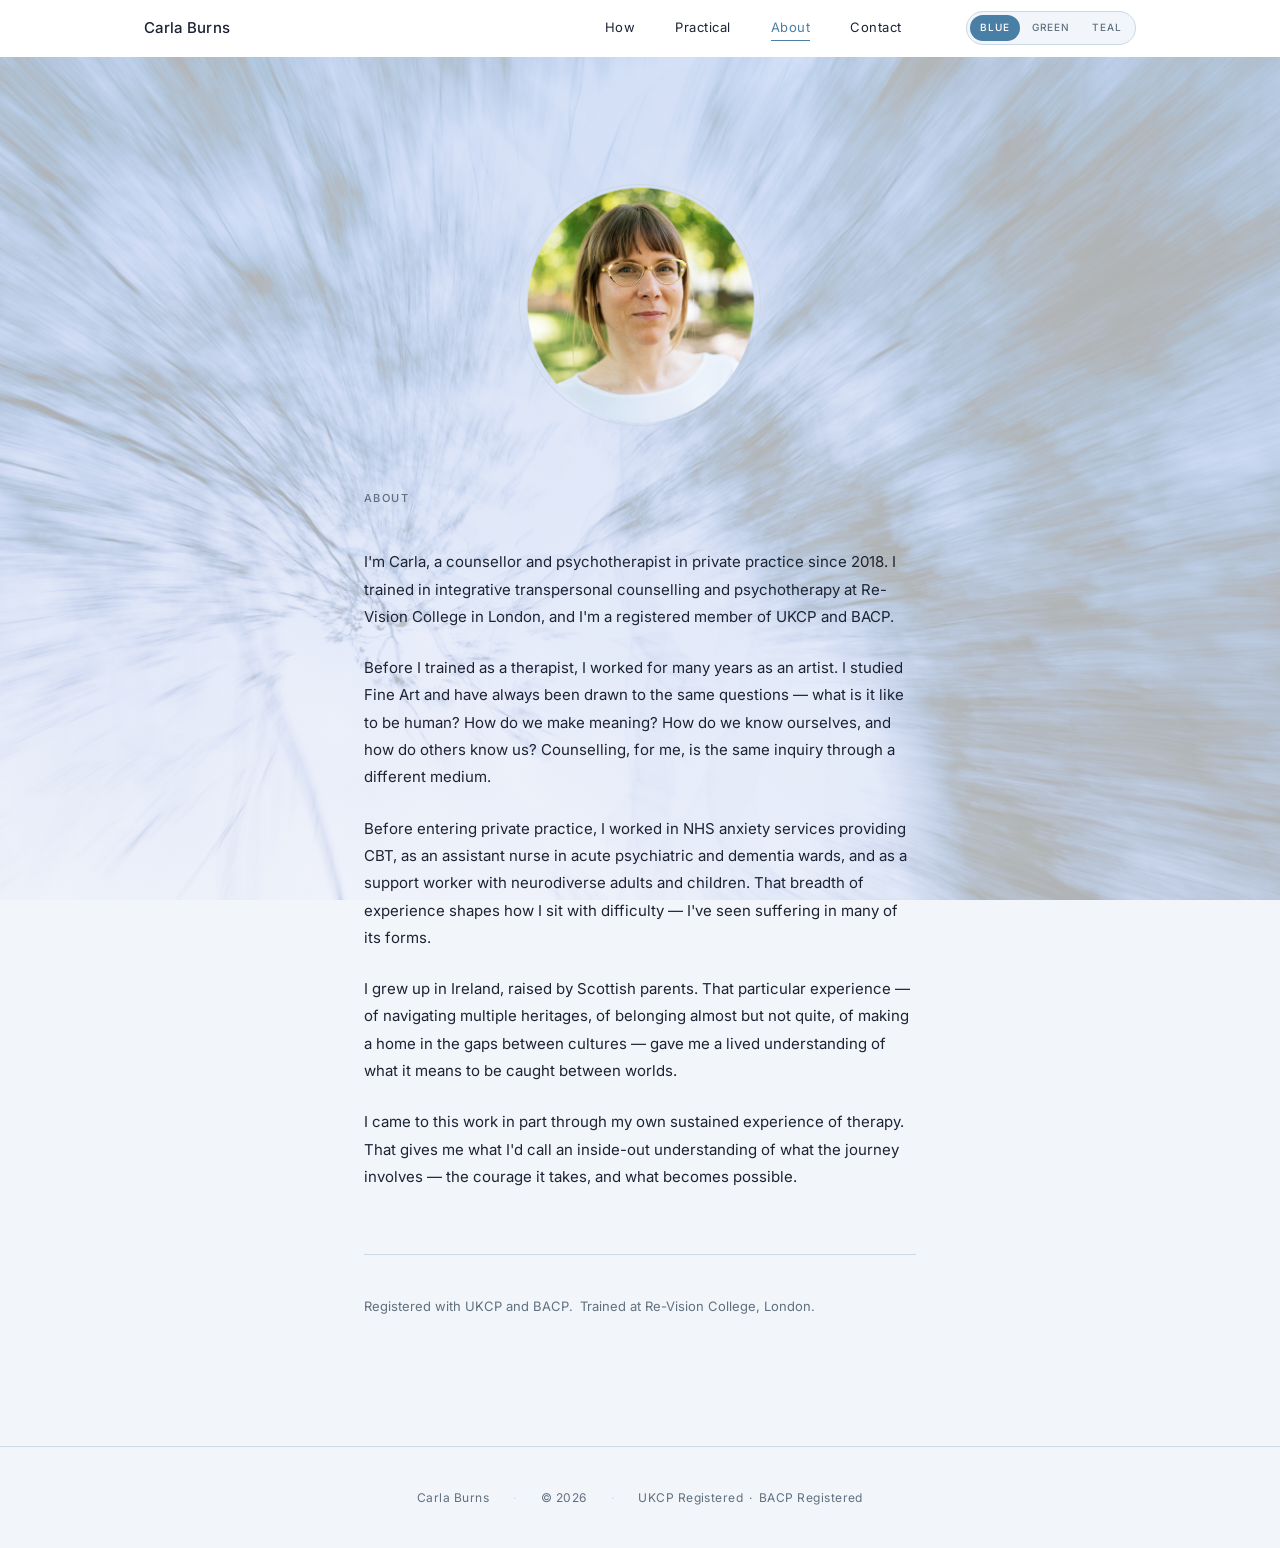
==== about.html @ 152a401d "initial commit" ====
<!DOCTYPE html>
<html lang="en" class="theme-blue no-js">
<head>
  <meta charset="UTF-8">
  <meta name="viewport" content="width=device-width, initial-scale=1.0">
  <meta name="description" content="About Carla Burns — counsellor, psychotherapist, and former artist. Background, training, and the path to this work.">

  <title>About — Carla Burns</title>

  <!-- Same three-theme font sets as index.html -->
  <link rel="preconnect" href="https://fonts.googleapis.com">
  <link rel="preconnect" href="https://fonts.gstatic.com" crossorigin>
  <link href="https://fonts.googleapis.com/css2?family=Cormorant+Garamond:ital,wght@0,400;0,500;1,400&family=DM+Sans:opsz,wght@9..40,400;9..40,500&family=Fraunces:ital,opsz,wght@0,9..144,400;1,9..144,400&family=Inter:wght@400;500&family=Lora:ital,wght@0,400;0,500;1,400&family=Nunito+Sans:opsz,wght@6..12,400;6..12,500&display=swap" rel="stylesheet">

  <link rel="stylesheet" href="styles.css">
</head>

<body data-page="about">

  <!-- ═══════════════════════════════════════════════════════
       NAV  (links route back to index.html for on-page anchors)
  ═══════════════════════════════════════════════════════ -->
  <nav class="nav" id="nav" aria-label="Main navigation">
    <div class="nav__inner">

      <a href="index.html" class="nav__brand" aria-label="Carla Burns — home">
        Carla Burns
      </a>

      <!-- Desktop -->
      <div class="nav__right">
        <div class="nav__links">
          <a href="index.html#how"       class="nav__link">How</a>
          <a href="index.html#practical" class="nav__link">Practical</a>
          <a href="about.html"           class="nav__link is-active" aria-current="page">About</a>
          <a href="index.html#contact"   class="nav__link">Contact</a>
        </div>

        <div class="theme-toggle" role="group" aria-label="Choose colour theme">
          <button class="theme-toggle__btn is-active" data-theme="theme-blue"     aria-pressed="true">blue</button>
          <button class="theme-toggle__btn"           data-theme="theme-green"    aria-pressed="false">green</button>
          <button class="theme-toggle__btn"           data-theme="theme-gradient" aria-pressed="false">teal</button>
        </div>
      </div>

      <!-- Mobile: hamburger -->
      <button
        class="nav__toggle"
        id="nav-toggle"
        aria-label="Open navigation"
        aria-expanded="false"
        aria-controls="nav-drawer"
      >
        <span class="nav__bar"></span>
        <span class="nav__bar"></span>
        <span class="nav__bar"></span>
      </button>

    </div>

    <!-- Mobile drawer -->
    <div class="nav__drawer" id="nav-drawer" role="region" aria-label="Mobile navigation">
      <a href="index.html#how"       class="nav__link">How</a>
      <a href="index.html#practical" class="nav__link">Practical</a>
      <a href="about.html"           class="nav__link is-active" aria-current="page">About</a>
      <a href="index.html#contact"   class="nav__link">Contact</a>

      <div class="theme-toggle" role="group" aria-label="Choose colour theme">
        <button class="theme-toggle__btn is-active" data-theme="theme-blue"     aria-pressed="true">blue</button>
        <button class="theme-toggle__btn"           data-theme="theme-green"    aria-pressed="false">green</button>
        <button class="theme-toggle__btn"           data-theme="theme-gradient" aria-pressed="false">teal</button>
      </div>
    </div>
  </nav>


  <!-- ═══════════════════════════════════════════════════════
       ABOUT
  ═══════════════════════════════════════════════════════ -->
  <main>
    <section class="about-page section">
      <div class="container container--narrow">

        <!-- Portrait -->
        <div class="about-page__portrait-wrap reveal" data-hero data-delay="0">
          <img
            src="assets/Carla_small_profile.png"
            alt="Portrait of Carla Burns"
            class="about-page__portrait"
            width="240"
            height="240"
            loading="eager"
          >
        </div>

        <span class="label reveal" data-hero data-delay="100">About</span>

        <!-- Biography -->
        <div class="about-page__bio">

          <p class="about-page__opener reveal" data-hero data-delay="200">
            I'm Carla, a counsellor and psychotherapist in private practice since 2018.
            I trained in integrative transpersonal counselling and psychotherapy at
            Re-Vision College in London, and I'm a registered member of UKCP and BACP.
          </p>

          <p class="reveal" data-stagger="0">
            Before I trained as a therapist, I worked for many years as an artist. I studied Fine Art
            and have always been drawn to the same questions — what is it like to be human? How do we
            make meaning? How do we know ourselves, and how do others know us? Counselling, for me,
            is the same inquiry through a different medium.
          </p>

          <p class="reveal" data-stagger="1">
            Before entering private practice, I worked in NHS anxiety services providing CBT, as an
            assistant nurse in acute psychiatric and dementia wards, and as a support worker with
            neurodiverse adults and children. That breadth of experience shapes how I sit with
            difficulty — I've seen suffering in many of its forms.
          </p>

          <p class="reveal" data-stagger="2">
            I grew up in Ireland, raised by Scottish parents. That particular experience — of
            navigating multiple heritages, of belonging almost but not quite, of making a home in
            the gaps between cultures — gave me a lived understanding of what it means to be caught
            between worlds.
          </p>

          <p class="reveal" data-stagger="3">
            I came to this work in part through my own sustained experience of therapy. That gives
            me what I'd call an inside-out understanding of what the journey involves — the courage
            it takes, and what becomes possible.
          </p>

        </div>

        <!-- Credentials -->
        <p class="about-page__credentials reveal" data-stagger="4">
          Registered with UKCP and BACP.&ensp;Trained at Re-Vision College, London.
        </p>

      </div>
    </section>
  </main>


  <!-- ═══════════════════════════════════════════════════════
       FOOTER
  ═══════════════════════════════════════════════════════ -->
  <footer class="footer">
    <div class="footer__inner">
      <span>Carla Burns</span>
      <span class="footer__sep" aria-hidden="true">·</span>
      <span>© <span id="footer-year">2025</span></span>
      <span class="footer__sep" aria-hidden="true">·</span>
      <span>UKCP Registered&nbsp;&thinsp;·&thinsp;&nbsp;BACP Registered</span>
    </div>
  </footer>


  <script src="script.js"></script>

</body>
</html>
---- styles.css ----
/* ============================================================
   CARLA BURNS — COUNSELLING
   styles.css
   ============================================================ */

/* ============================================================
   1. DESIGN TOKENS / CSS CUSTOM PROPERTIES
   ============================================================ */

:root {
  /* ── Fonts: Blue theme ─────────────────────────────────── */
  --font-serif: 'Lora', Georgia, 'Times New Roman', serif;
  --font-sans:  'Inter', -apple-system, BlinkMacSystemFont, 'Segoe UI', sans-serif;

  /* ── Colours: Blue theme (default) ────────────────────── */
  --color-bg:           #F2F5F9;
  --color-surface:      #FFFFFF;
  --color-accent:       #4A7FA5;
  --color-accent-muted: #D6E8F5;
  --color-accent-hover: #3A6A8E;
  --color-text:         #1C2333;
  --color-text-muted:   #607080;
  --color-border:       #CBD8E6;

  /* ── Spacing (8px grid) ────────────────────────────────── */
  --space-1:   8px;
  --space-2:  16px;
  --space-3:  24px;
  --space-4:  32px;
  --space-5:  40px;
  --space-6:  48px;
  --space-7:  64px;
  --space-8:  80px;
  --space-9:  96px;
  --space-10: 128px;

  /* ── Layout ────────────────────────────────────────────── */
  --max-width:     1120px;
  --content-width:  680px;
  --gutter:        clamp(24px, 5vw, 72px);
  --nav-height:     56px;

  /* ── Border radius ─────────────────────────────────────── */
  --radius-xs:   2px;
  --radius-sm:   4px;
  --radius-pill: 9999px;

  /* ── Animation ─────────────────────────────────────────── */
  --ease-out:       cubic-bezier(0.22, 1, 0.36, 1);
  --ease-in-out:    cubic-bezier(0.45, 0, 0.55, 1);
  --dur-fast:       180ms;
  --dur-base:       250ms;
  --dur-slow:       600ms;
  --dur-theme:      320ms;
}

/* ── Blue theme: tree-in-blue.jpg as a full-page atmospheric texture ──
   Heavy overlay (88%) keeps it barely perceptible — mood, not wallpaper.
   Fixed attachment creates a subtle parallax as the user scrolls.       */

html.theme-blue body {
  background-image:
    linear-gradient(rgba(242, 245, 249, 0.72), rgba(242, 245, 249, 0.72)),
    url('assets/tree-in-blue.jpg');
  background-size: cover;
  background-position: center;
  background-attachment: fixed;
  background-repeat: no-repeat;
}

/* ============================================================
   2. THEME: GREEN
   ============================================================ */

html.theme-green {
  /* Fonts: richer, more organic serif + softer sans */
  --font-serif: 'Cormorant Garamond', Georgia, 'Times New Roman', serif;
  --font-sans:  'DM Sans', -apple-system, BlinkMacSystemFont, sans-serif;

  /* Colours */
  --color-bg:           #F3F5EF;
  --color-surface:      #FDFDF9;
  --color-accent:       #4F6530;
  --color-accent-muted: #DDE8CE;
  --color-accent-hover: #3D4F24;
  --color-text:         #252820;
  --color-text-muted:   #636858;
  --color-border:       #C5D0B6;
}

/* ── Green theme: misty trees on the HOW section ────────────
   The PNG is already extremely soft (pale sage-grey, near-transparent
   trunks) so it needs minimal treatment. A hair of surface-colour
   overlay keeps white text containers readable above it.
   bottom-center anchors the trunks at the base of the section.         */

html.theme-green #how {
  background-image:
    linear-gradient(rgba(253, 253, 249, 0.18), rgba(253, 253, 249, 0.18)),
    url('assets/trees%20copy_.png');
  background-size: cover;
  background-position: bottom center;
  background-repeat: no-repeat;
}

/* Practical section: same trees, smaller, pinned bottom-right —
   gives continuity without overwhelming the list content.              */
html.theme-green #practical {
  background-image: url('assets/trees%20copy_.png');
  background-size: 48%;
  background-position: bottom right;
  background-repeat: no-repeat;
}

/* ============================================================
   3. THEME: GRADIENT (teal)
   ============================================================ */

html.theme-gradient {
  /* Fonts: contemporary display serif + rounded sans */
  --font-serif: 'Fraunces', Georgia, 'Times New Roman', serif;
  --font-sans:  'Nunito Sans', -apple-system, BlinkMacSystemFont, sans-serif;

  /* Colours
     --color-bg is used as a flat tint on elements (inputs, pillar hover).
     The actual page background is the gradient, set on body below. */
  --color-bg:           rgba(180, 228, 222, 0.32);
  --color-surface:      rgba(255, 255, 255, 0.74);
  --color-accent:       #2EC4B6;
  --color-accent-muted: rgba(46, 196, 182, 0.18);
  --color-accent-hover: #25A89D;
  --color-text:         #192028;
  --color-text-muted:   #4C5870;
  --color-border:       rgba(170, 210, 205, 0.65);
}

/* ── Full-page gradient (replaces flat background-color) ── */
html.theme-gradient body {
  background: linear-gradient(140deg, #A6DED7 0%, #CAC2F2 100%);
  background-attachment: fixed;
  min-height: 100vh;
}

/* ── Nav: frosted glass ──────────────────────────────────── */
html.theme-gradient .nav {
  background: rgba(255, 255, 255, 0.80);
  backdrop-filter: blur(14px);
  -webkit-backdrop-filter: blur(14px);
}

html.theme-gradient .nav.is-scrolled {
  background: rgba(255, 255, 255, 0.90);
  border-bottom-color: rgba(170, 210, 205, 0.55);
}

/* ── Mobile drawer: frosted ─────────────────────────────── */
html.theme-gradient .nav__drawer {
  background: rgba(255, 255, 255, 0.90);
  backdrop-filter: blur(14px);
  -webkit-backdrop-filter: blur(14px);
}

/* ── Surface sections: frosted glass ────────────────────── */
html.theme-gradient .section--surface {
  background: rgba(255, 255, 255, 0.52);
  backdrop-filter: blur(10px);
  -webkit-backdrop-filter: blur(10px);
}

/* ── Pill buttons ───────────────────────────────────────── */
html.theme-gradient .btn {
  border-radius: var(--radius-pill);
  padding: 11px 28px;
}

/* ── Theme toggle: sits on gradient, needs more contrast ── */
html.theme-gradient .theme-toggle {
  background: rgba(255, 255, 255, 0.65);
  border-color: rgba(170, 210, 205, 0.55);
}

/* ── Pillar hover: white glass card ─────────────────────── */
html.theme-gradient .pillar:hover {
  background: rgba(255, 255, 255, 0.78);
  box-shadow: 0 12px 40px rgba(40, 60, 80, 0.08);
}

/* ── Form inputs: rounded + frosted ────────────────────── */
html.theme-gradient .field__input {
  background: rgba(255, 255, 255, 0.68);
  border-radius: 10px;
  border-color: rgba(170, 210, 205, 0.7);
}

html.theme-gradient .field__input:focus {
  background: rgba(255, 255, 255, 0.88);
  border-color: var(--color-accent);
  box-shadow: 0 0 0 3px rgba(46, 196, 182, 0.22);
}

/* ── Contact thanks message ─────────────────────────────── */
html.theme-gradient .contact__thanks {
  background: rgba(255, 255, 255, 0.65);
  border-color: rgba(170, 210, 205, 0.6);
}

/* ── Footer: frosted strip ──────────────────────────────── */
html.theme-gradient .footer {
  background: rgba(255, 255, 255, 0.45);
  backdrop-filter: blur(8px);
  -webkit-backdrop-filter: blur(8px);
  border-top-color: rgba(170, 210, 205, 0.5);
}

/* ── Portrait: soft shadow on gradient bg ───────────────── */
html.theme-gradient .hero__portrait,
html.theme-gradient .about-page__portrait {
  box-shadow: 0 4px 24px rgba(40, 60, 80, 0.12);
}

/* ============================================================
   4. THEME TRANSITION
   Apply smooth colour transitions when toggling themes.
   Do NOT include transform or opacity — those are animation.
   ============================================================ */

*,
*::before,
*::after {
  transition:
    background-color var(--dur-theme) ease,
    border-color     var(--dur-theme) ease,
    color            var(--dur-theme) ease,
    box-shadow       var(--dur-theme) ease;
}

/* ============================================================
   5. RESET
   ============================================================ */

*,
*::before,
*::after {
  box-sizing: border-box;
  margin: 0;
  padding: 0;
}

img,
picture,
video,
canvas,
svg {
  display: block;
  max-width: 100%;
}

input,
button,
textarea,
select {
  font: inherit;
}

p,
h1, h2, h3, h4, h5, h6 {
  overflow-wrap: break-word;
}

/* ============================================================
   5. BASE
   ============================================================ */

html {
  scroll-behavior: smooth;
  scroll-padding-top: var(--nav-height);
  font-size: 16px;
}

body {
  font-family: var(--font-sans);
  font-size: 0.9375rem;   /* 15px */
  line-height: 1.75;
  color: var(--color-text);
  background-color: var(--color-bg);
  -webkit-font-smoothing: antialiased;
  -moz-osx-font-smoothing: grayscale;
}

a {
  color: inherit;
  text-decoration: none;
}

button {
  cursor: pointer;
  border: none;
  background: none;
}

/* ============================================================
   6. LAYOUT UTILITIES
   ============================================================ */

.container {
  width: 100%;
  max-width: var(--max-width);
  margin-inline: auto;
  padding-inline: var(--gutter);
}

.container--narrow {
  max-width: var(--content-width);
}

.section {
  padding-block: var(--space-9);
}

.section--surface {
  background-color: var(--color-surface);
}

/* ============================================================
   7. TYPOGRAPHY UTILITIES
   ============================================================ */

/* Section / field label: UPPERCASE SMALL CAPS */
.label {
  display: block;
  font-family: var(--font-sans);
  font-size: 0.6875rem;   /* 11px */
  font-weight: 500;
  letter-spacing: 0.13em;
  text-transform: uppercase;
  color: var(--color-text-muted);
  margin-bottom: var(--space-5);
}

/* Inline accent link */
.link {
  color: var(--color-accent);
  text-underline-offset: 3px;
  transition: opacity var(--dur-fast) ease;
}

.link:hover {
  opacity: 0.75;
  text-decoration: underline;
}

/* ============================================================
   8. ANIMATION SYSTEM
   ============================================================ */

/* Elements with .reveal start invisible and slide in */
.reveal {
  opacity: 0;
  transform: translateY(16px);
  transition:
    opacity   var(--dur-slow) var(--ease-out),
    transform var(--dur-slow) var(--ease-out);
  /* --stagger: set via data-stagger="N" + CSS variable in markup */
  transition-delay: calc(var(--stagger, 0) * 80ms);
}

.reveal.is-visible {
  opacity: 1;
  transform: none;
}

/* No-JS: make everything visible */
html.no-js .reveal {
  opacity: 1;
  transform: none;
}

/* ============================================================
   9. NAVIGATION
   ============================================================ */

.nav {
  position: sticky;
  top: 0;
  z-index: 100;
  background-color: var(--color-surface);
  border-bottom: 1px solid transparent;
}

.nav.is-scrolled {
  border-bottom-color: var(--color-border);
}

.nav__inner {
  display: flex;
  align-items: center;
  justify-content: space-between;
  height: var(--nav-height);
  max-width: var(--max-width);
  margin-inline: auto;
  padding-inline: var(--gutter);
}

/* Brand (name, left) */
.nav__brand {
  font-family: var(--font-sans);
  font-size: 0.9375rem;
  font-weight: 500;
  letter-spacing: 0.02em;
  color: var(--color-text);
  text-decoration: none;
  flex-shrink: 0;
}

.nav__brand:hover {
  color: var(--color-accent);
}

/* Right side: links + toggle container */
.nav__right {
  display: flex;
  align-items: center;
  gap: var(--space-7);
}

/* Desktop nav links */
.nav__links {
  display: flex;
  align-items: center;
  gap: var(--space-5);
}

.nav__link {
  position: relative;
  font-family: var(--font-sans);
  font-size: 0.8125rem;   /* 13px */
  font-weight: 400;
  letter-spacing: 0.04em;
  color: var(--color-text);
  text-decoration: none;
  padding-bottom: 2px;
}

/* Underline from left on hover */
.nav__link::after {
  content: '';
  position: absolute;
  bottom: -1px;
  left: 0;
  width: 0;
  height: 1px;
  background-color: var(--color-accent);
  transition: width var(--dur-base) var(--ease-out);
}

.nav__link:hover {
  color: var(--color-accent);
}

.nav__link:hover::after,
.nav__link.is-active::after {
  width: 100%;
}

.nav__link.is-active {
  color: var(--color-accent);
}

/* Hamburger — only visible on mobile */
.nav__toggle {
  display: none;
  flex-direction: column;
  justify-content: center;
  align-items: center;
  gap: 5px;
  width: 32px;
  height: 32px;
  padding: 4px;
  color: var(--color-text);
  flex-shrink: 0;
}

.nav__bar {
  display: block;
  width: 18px;
  height: 1.5px;
  background-color: currentColor;
  border-radius: 1px;
  transform-origin: center;
  transition:
    transform var(--dur-base) var(--ease-out),
    opacity   var(--dur-base) ease;
}

/* Hamburger → X animation */
.nav__toggle[aria-expanded="true"] .nav__bar:nth-child(1) {
  transform: translateY(6.5px) rotate(45deg);
}
.nav__toggle[aria-expanded="true"] .nav__bar:nth-child(2) {
  opacity: 0;
  transform: scaleX(0);
}
.nav__toggle[aria-expanded="true"] .nav__bar:nth-child(3) {
  transform: translateY(-6.5px) rotate(-45deg);
}

/* Mobile drawer */
.nav__drawer {
  display: none;
  flex-direction: column;
  gap: var(--space-3);
  padding: var(--space-3) var(--gutter) var(--space-4);
  background-color: var(--color-surface);
  border-bottom: 1px solid var(--color-border);
}

.nav__drawer.is-open {
  display: flex;
}

.nav__drawer .nav__link {
  font-size: 0.9375rem;
  padding-block: 2px;
}

.nav__drawer .theme-toggle {
  margin-top: var(--space-1);
  align-self: flex-start;
}

/* ============================================================
   10. THEME TOGGLE
   ============================================================ */

.theme-toggle {
  display: flex;
  gap: 2px;
  padding: 3px;
  border: 1px solid var(--color-border);
  border-radius: var(--radius-pill);
  background-color: var(--color-bg);
}

.theme-toggle__btn {
  font-family: var(--font-sans);
  font-size: 0.625rem;   /* 10px */
  font-weight: 500;
  letter-spacing: 0.1em;
  text-transform: uppercase;
  color: var(--color-text-muted);
  background: transparent;
  border: none;
  border-radius: var(--radius-pill);
  padding: 4px 10px;
  cursor: pointer;
  /* Override global transition for toggle-specific behaviour */
  transition:
    background-color var(--dur-base) ease,
    color            var(--dur-base) ease;
}

.theme-toggle__btn.is-active {
  background-color: var(--color-accent);
  color: #fff;
}

.theme-toggle__btn:not(.is-active):hover {
  background-color: var(--color-accent-muted);
  color: var(--color-text);
}

/* ============================================================
   11. BUTTON
   ============================================================ */

.btn {
  display: inline-flex;
  align-items: center;
  justify-content: center;
  gap: 6px;
  padding: 11px 24px;
  background-color: var(--color-accent);
  color: #fff;
  font-family: var(--font-sans);
  font-size: 0.8125rem;
  font-weight: 500;
  letter-spacing: 0.06em;
  border: none;
  border-radius: var(--radius-xs);
  cursor: pointer;
  text-decoration: none;
  /* Override global transition */
  transition:
    background-color var(--dur-base) ease,
    transform        var(--dur-base) ease,
    box-shadow       var(--dur-base) ease;
}

.btn:hover {
  background-color: var(--color-accent-hover);
  transform: translateY(-1px);
  box-shadow: 0 4px 12px rgba(0, 0, 0, 0.12);
}

.btn:active {
  transform: translateY(0);
  box-shadow: none;
  transition-duration: 80ms;
}

.btn--full {
  width: 100%;
}

/* ============================================================
   12. HERO
   ============================================================ */

.hero {
  padding-block: var(--space-10);
}

.hero__inner {
  display: flex;
  align-items: flex-start;
  justify-content: space-between;
  gap: var(--space-8);
  max-width: var(--max-width);
  margin-inline: auto;
  padding-inline: var(--gutter);
}

.hero__text {
  flex: 1;
  min-width: 0;
  max-width: 580px;
}

/*
  Hero elements are staggered by the JS data-delay setTimeout,
  not by CSS transition-delay (which would double the wait time).
  The .reveal transition fires immediately once .is-visible is added.
*/

.hero__label {
  display: block;
  font-family: var(--font-sans);
  font-size: 0.6875rem;
  font-weight: 500;
  letter-spacing: 0.16em;
  text-transform: uppercase;
  color: var(--color-text-muted);
  margin-bottom: 6px;
}

.hero__tagline {
  display: block;
  font-family: var(--font-sans);
  font-size: 0.8125rem;
  font-weight: 400;
  letter-spacing: 0.05em;
  color: var(--color-text-muted);
  margin-bottom: var(--space-4);
}

.hero__statement {
  font-family: var(--font-serif);
  font-size: clamp(1.5rem, 2.8vw, 1.9375rem);
  font-weight: 400;
  line-height: 1.42;
  letter-spacing: -0.01em;
  color: var(--color-text);
  margin-bottom: var(--space-3);
  max-width: 52ch;
}

.hero__sub {
  font-family: var(--font-sans);
  font-size: 0.9375rem;
  line-height: 1.72;
  color: var(--color-text-muted);
  margin-bottom: var(--space-5);
  max-width: 46ch;
}

/* Portrait container */
.hero__portrait-wrap {
  flex-shrink: 0;
  width: 180px;
}

.hero__portrait {
  width: 180px;
  height: 180px;
  border-radius: 50%;
  object-fit: cover;
  display: block;
  box-shadow: 0 0 0 1px var(--color-border);
  /* portrait fades in, no Y shift */
  transition:
    opacity   var(--dur-slow) var(--ease-out),
    filter    var(--dur-slow) ease;
  /* delay override — already on .hero__portrait-wrap */
}

.hero__portrait:hover {
  filter: brightness(1.03);
}

/* ============================================================
   13. HOW SECTION
   ============================================================ */

.how__pillars {
  display: grid;
  grid-template-columns: repeat(3, 1fr);
  gap: var(--space-6);
  margin-bottom: var(--space-8);
}

/* Pillar card */
.pillar {
  padding: var(--space-4);
  border-radius: var(--radius-sm);
  /* Override global transition for pillar-specific hover */
  transition:
    transform        var(--dur-base) var(--ease-out),
    box-shadow       var(--dur-base) var(--ease-out),
    background-color var(--dur-base) ease;
}

.pillar:hover {
  background-color: var(--color-bg);
  transform: translateY(-5px);
  box-shadow: 0 12px 32px rgba(0, 0, 0, 0.06);
}

html.theme-green .pillar:hover {
  box-shadow: 0 12px 32px rgba(0, 0, 0, 0.05);
}

.pillar__name {
  display: block;
  font-family: var(--font-sans);
  font-size: 0.6875rem;
  font-weight: 500;
  letter-spacing: 0.12em;
  text-transform: uppercase;
  color: var(--color-accent);
  margin-bottom: var(--space-2);
}

.pillar__body {
  font-family: var(--font-sans);
  font-size: 0.9375rem;
  line-height: 1.78;
  color: var(--color-text);
}

/* Areas of work — dot-separated flowing list */
.how__areas {
  font-family: var(--font-sans);
  font-size: 0.8125rem;
  line-height: 2.1;
  color: var(--color-text-muted);
  text-align: center;
  max-width: 640px;
  margin-inline: auto;
  margin-bottom: var(--space-8);
}

/* Poem */
.how__poem {
  max-width: 400px;
  margin-inline: auto;
  padding-top: var(--space-7);
  border-top: 1px solid var(--color-border);
  text-align: center;
}

.poem__lines {
  font-family: var(--font-serif);
  font-size: 0.9375rem;
  font-style: italic;
  line-height: 1.9;
  color: var(--color-text);
  margin-bottom: var(--space-2);
}

.poem__attr {
  font-family: var(--font-sans);
  font-size: 0.8125rem;
  color: var(--color-text-muted);
}

/* ============================================================
   14. PRACTICAL SECTION
   ============================================================ */

.practical__list {
  list-style: none;
  display: flex;
  flex-direction: column;
}

.practical__row {
  display: grid;
  grid-template-columns: 96px 1fr;
  gap: var(--space-3);
  align-items: start;
  padding-block: var(--space-5);
  border-bottom: 1px solid var(--color-border);
}

.practical__row:first-child {
  border-top: 1px solid var(--color-border);
}

.practical__key {
  font-family: var(--font-sans);
  font-size: 0.6875rem;
  font-weight: 500;
  letter-spacing: 0.11em;
  text-transform: uppercase;
  color: var(--color-text-muted);
  padding-top: 3px;   /* optical alignment */
}

.practical__value {
  font-family: var(--font-sans);
  font-size: 0.9375rem;
  line-height: 1.65;
  color: var(--color-text);
}

.practical__value p + p {
  margin-top: 6px;
  color: var(--color-text-muted);
  font-size: 0.875rem;
}

/* ============================================================
   15. CONTACT SECTION
   ============================================================ */

.contact__heading {
  font-family: var(--font-serif);
  font-size: clamp(1.25rem, 2.5vw, 1.5625rem);
  font-weight: 400;
  color: var(--color-text);
  margin-bottom: var(--space-1);
}

.contact__sub {
  font-family: var(--font-sans);
  font-size: 0.9375rem;
  color: var(--color-text-muted);
  margin-bottom: var(--space-5);
}

.contact__form {
  display: flex;
  flex-direction: column;
  gap: var(--space-3);
}

/* Form field */
.field {
  display: flex;
  flex-direction: column;
  gap: 6px;
}

.field__label {
  font-family: var(--font-sans);
  font-size: 0.6875rem;
  font-weight: 500;
  letter-spacing: 0.09em;
  text-transform: uppercase;
  color: var(--color-text-muted);
}

.field__input {
  width: 100%;
  padding: 12px 14px;
  font-family: var(--font-sans);
  font-size: 0.9375rem;
  color: var(--color-text);
  background-color: var(--color-bg);
  border: 1px solid var(--color-border);
  border-radius: var(--radius-xs);
  outline: none;
  -webkit-appearance: none;
  /* Override global; keep focused transitions */
  transition:
    border-color var(--dur-fast) ease,
    box-shadow   var(--dur-fast) ease,
    background-color var(--dur-theme) ease;
}

.field__input::placeholder {
  color: var(--color-text-muted);
  opacity: 0.5;
}

.field__input:focus {
  border-color: var(--color-accent);
  box-shadow: 0 0 0 3px var(--color-accent-muted);
}

.field__input--textarea {
  resize: vertical;
  min-height: 120px;
}

/* Privacy note */
.contact__privacy {
  font-family: var(--font-sans);
  font-size: 0.75rem;
  color: var(--color-text-muted);
  margin-top: var(--space-1);
}

/* Success message */
.contact__thanks {
  font-family: var(--font-serif);
  font-size: 1rem;
  font-style: italic;
  color: var(--color-text);
  margin-top: var(--space-4);
  padding: var(--space-3) var(--space-4);
  border: 1px solid var(--color-border);
  border-radius: var(--radius-sm);
  background-color: var(--color-accent-muted);
}

/* ============================================================
   16. FOOTER
   ============================================================ */

.footer {
  padding-block: var(--space-5);
  border-top: 1px solid var(--color-border);
}

.footer__inner {
  max-width: var(--max-width);
  margin-inline: auto;
  padding-inline: var(--gutter);
  display: flex;
  align-items: center;
  justify-content: center;
  gap: var(--space-3);
  flex-wrap: wrap;
  font-family: var(--font-sans);
  font-size: 0.75rem;
  letter-spacing: 0.04em;
  color: var(--color-text-muted);
}

.footer__sep {
  color: var(--color-border);
}

/* ============================================================
   17. ABOUT PAGE
   ============================================================ */

.about-page {
  padding-block: var(--space-10);
}

.about-page__portrait-wrap {
  display: flex;
  justify-content: center;
  margin-bottom: var(--space-7);
}

.about-page__portrait {
  width: 240px;
  height: 240px;
  border-radius: 50%;
  object-fit: cover;
  display: block;
  box-shadow: 0 0 0 1px var(--color-border);
  transition:
    filter   var(--dur-slow) ease,
    box-shadow var(--dur-slow) ease;
}

.about-page__portrait:hover {
  filter: brightness(1.03);
  box-shadow: 0 0 0 1px var(--color-accent-muted), 0 8px 32px rgba(0, 0, 0, 0.07);
}

.about-page__bio {
  display: flex;
  flex-direction: column;
  gap: var(--space-3);
  max-width: 62ch;
}

.about-page__opener {
  font-family: var(--font-serif);
  font-size: clamp(1.0625rem, 2vw, 1.1875rem);
  line-height: 1.65;
  color: var(--color-text);
}

.about-page__bio p {
  font-family: var(--font-sans);
  font-size: 0.9375rem;
  line-height: 1.82;
  color: var(--color-text);
}

.about-page__credentials {
  margin-top: var(--space-7);
  font-family: var(--font-sans);
  font-size: 0.8125rem;
  color: var(--color-text-muted);
  padding-top: var(--space-5);
  border-top: 1px solid var(--color-border);
}

/* ============================================================
   18. RESPONSIVE — TABLET  (≤ 1023px)
   ============================================================ */

@media (max-width: 1023px) {

  .section {
    padding-block: var(--space-8);
  }

  .hero {
    padding-block: var(--space-8);
  }

  .hero__portrait-wrap {
    width: 148px;
  }

  .hero__portrait {
    width: 148px;
    height: 148px;
  }

  .how__pillars {
    grid-template-columns: 1fr 1fr;
    gap: var(--space-4);
  }

  /* Third pillar spans full width */
  .pillar:nth-child(3) {
    grid-column: 1 / -1;
    max-width: 400px;
  }

  .how__poem {
    max-width: 100%;
  }
}

/* ============================================================
   19. RESPONSIVE — MOBILE  (≤ 767px)
   ============================================================ */

@media (max-width: 767px) {

  :root {
    --nav-height: 48px;
  }

  /* Show hamburger, hide desktop nav right */
  .nav__toggle {
    display: flex;
  }

  .nav__right {
    display: none;
  }

  /* Hero: stacks portrait above text */
  .hero {
    padding-block: var(--space-7);
  }

  .hero__inner {
    flex-direction: column;
    align-items: center;
    gap: var(--space-5);
    text-align: center;
  }

  .hero__text {
    display: flex;
    flex-direction: column;
    align-items: center;
    order: 2;
  }

  .hero__portrait-wrap {
    width: 120px;
    order: 1;
  }

  .hero__portrait {
    width: 120px;
    height: 120px;
  }

  .hero__statement,
  .hero__sub {
    max-width: 100%;
  }

  /* How: single column */
  .section {
    padding-block: var(--space-7);
  }

  .how__pillars {
    grid-template-columns: 1fr;
    gap: var(--space-3);
  }

  .pillar:nth-child(3) {
    grid-column: auto;
    max-width: none;
  }

  .how__poem {
    text-align: left;
    padding-top: var(--space-5);
  }

  /* Practical: label above value */
  .practical__row {
    grid-template-columns: 1fr;
    gap: 6px;
  }

  /* About page portrait */
  .about-page__portrait {
    width: 180px;
    height: 180px;
  }

  /* Footer stacks */
  .footer__inner {
    flex-direction: column;
    gap: var(--space-2);
    text-align: center;
  }

  .footer__sep {
    display: none;
  }
}

/* ============================================================
   20. RESPONSIVE — SMALL MOBILE  (≤ 390px)
   ============================================================ */

@media (max-width: 390px) {

  :root {
    --gutter: 20px;
  }

  .hero__statement {
    font-size: 1.375rem;
  }

  .how__areas {
    text-align: left;
  }
}

/* ============================================================
   21. PRINT
   ============================================================ */

@media print {
  .nav,
  .nav__toggle,
  .theme-toggle {
    display: none;
  }
}

/* ============================================================
   22. REDUCED MOTION
   ============================================================ */

@media (prefers-reduced-motion: reduce) {

  html {
    scroll-behavior: auto;
  }

  .reveal {
    transition:
      opacity var(--dur-base) ease;
    transform: none;
  }

  .btn:hover {
    transform: none;
  }

  .pillar:hover {
    transform: none;
  }
}
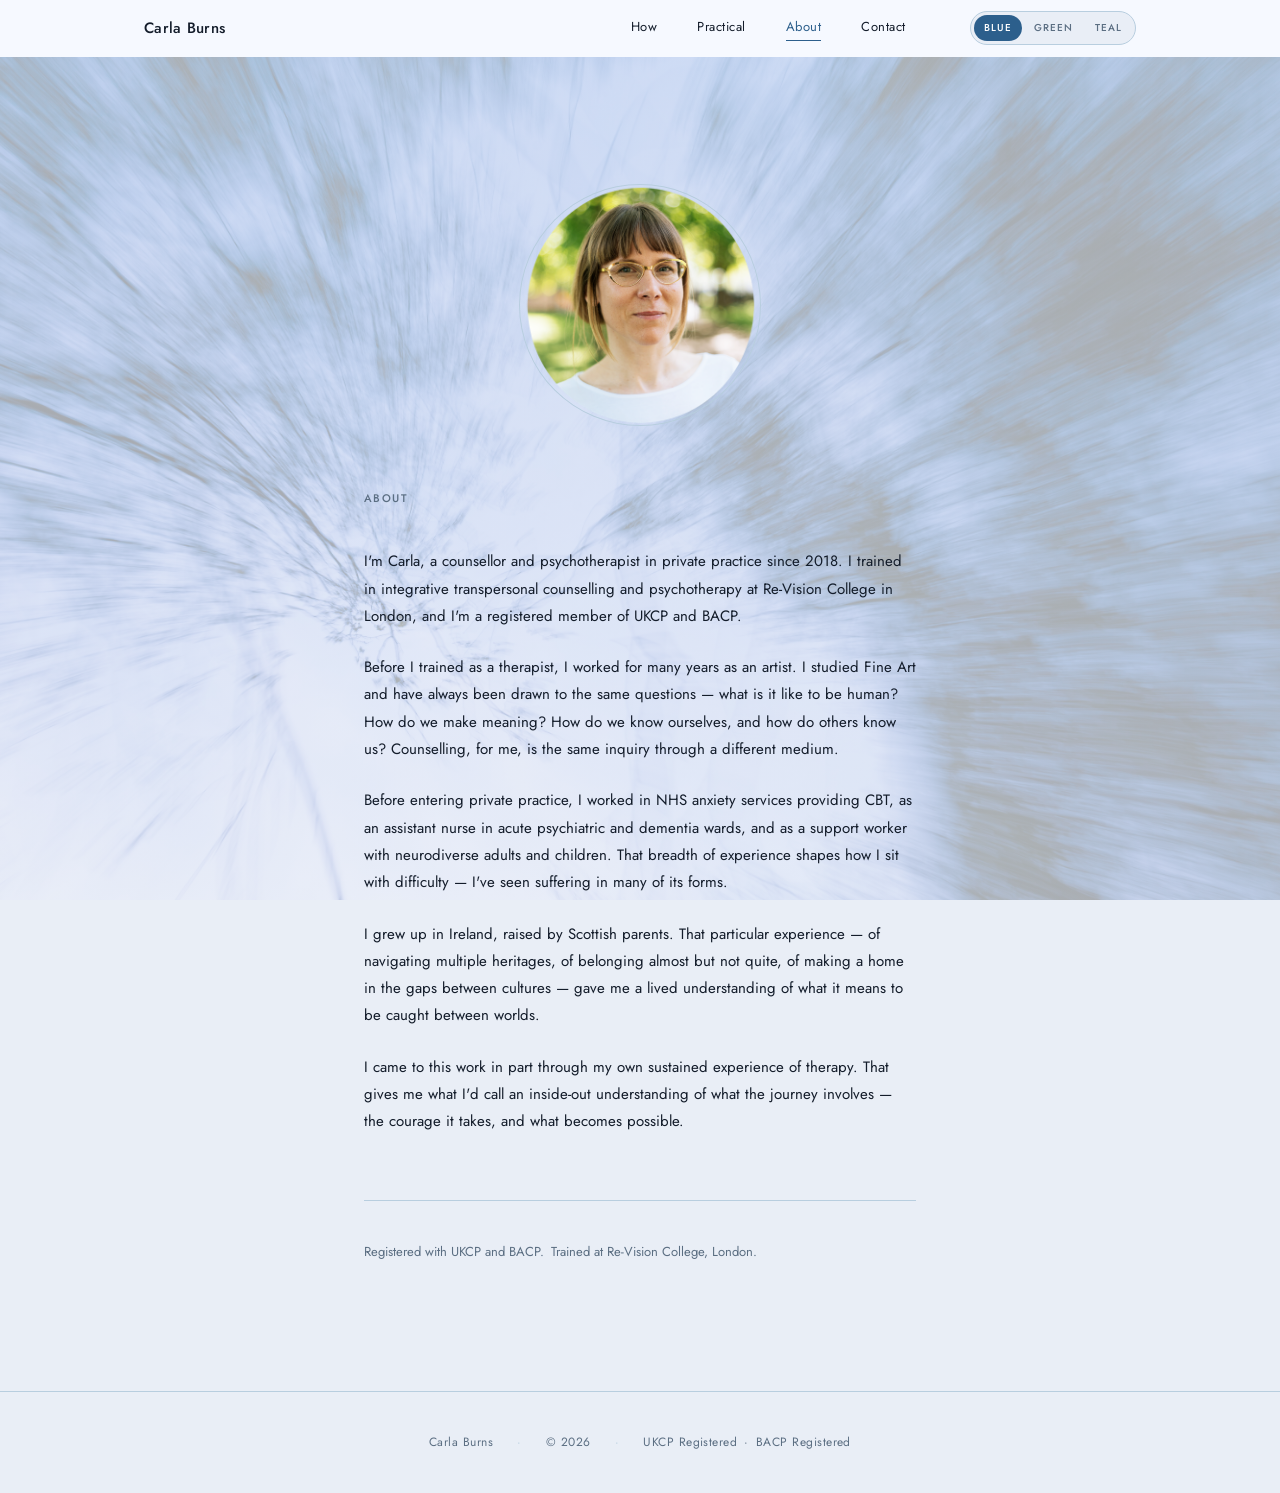
==== commit 9e0c4d88: "color tweak" ====
--- a/about.html
+++ b/about.html
@@ -7,10 +7,11 @@
 
   <title>About — Carla Burns</title>
 
-  <!-- Same three-theme font sets as index.html -->
+  <!-- Same three-theme font sets as index.html:
+       Blue = Lora + Jost | Green = Cormorant Garamond + Alegreya Sans | Gradient = Fraunces + Syne -->
   <link rel="preconnect" href="https://fonts.googleapis.com">
   <link rel="preconnect" href="https://fonts.gstatic.com" crossorigin>
-  <link href="https://fonts.googleapis.com/css2?family=Cormorant+Garamond:ital,wght@0,400;0,500;1,400&family=DM+Sans:opsz,wght@9..40,400;9..40,500&family=Fraunces:ital,opsz,wght@0,9..144,400;1,9..144,400&family=Inter:wght@400;500&family=Lora:ital,wght@0,400;0,500;1,400&family=Nunito+Sans:opsz,wght@6..12,400;6..12,500&display=swap" rel="stylesheet">
+  <link href="https://fonts.googleapis.com/css2?family=Alegreya+Sans:ital,wght@0,400;0,500;1,400&family=Cormorant+Garamond:ital,wght@0,400;0,500;1,400&family=Fraunces:ital,opsz,wght@0,9..144,400;1,9..144,400&family=Jost:wght@300;400;500&family=Lora:ital,wght@0,400;0,500;1,400&family=Syne:wght@400;500;600&display=swap" rel="stylesheet">
 
   <link rel="stylesheet" href="styles.css">
 </head>
--- a/styles.css
+++ b/styles.css
@@ -10,17 +10,17 @@
 :root {
   /* ── Fonts: Blue theme ─────────────────────────────────── */
   --font-serif: 'Lora', Georgia, 'Times New Roman', serif;
-  --font-sans:  'Inter', -apple-system, BlinkMacSystemFont, 'Segoe UI', sans-serif;
+  --font-sans:  'Jost', 'Gill Sans', Optima, sans-serif;
 
   /* ── Colours: Blue theme (default) ────────────────────── */
-  --color-bg:           #F2F5F9;
-  --color-surface:      #FFFFFF;
-  --color-accent:       #4A7FA5;
-  --color-accent-muted: #D6E8F5;
-  --color-accent-hover: #3A6A8E;
-  --color-text:         #1C2333;
-  --color-text-muted:   #607080;
-  --color-border:       #CBD8E6;
+  --color-bg:           #E9EEF6;
+  --color-surface:      #F6F9FF;
+  --color-accent:       #2C5F8C;
+  --color-accent-muted: #C5D9EE;
+  --color-accent-hover: #1E4A70;
+  --color-text:         #131C2A;
+  --color-text-muted:   #5B6E82;
+  --color-border:       #B8CEDF;
 
   /* ── Spacing (8px grid) ────────────────────────────────── */
   --space-1:   8px;
@@ -55,12 +55,12 @@
 }
 
 /* ── Blue theme: tree-in-blue.jpg as a full-page atmospheric texture ──
-   Heavy overlay (88%) keeps it barely perceptible — mood, not wallpaper.
+   Overlay at 72% lets the image read — mood, not wallpaper.
    Fixed attachment creates a subtle parallax as the user scrolls.       */
 
 html.theme-blue body {
   background-image:
-    linear-gradient(rgba(242, 245, 249, 0.72), rgba(242, 245, 249, 0.72)),
+    linear-gradient(rgba(233, 238, 246, 0.72), rgba(233, 238, 246, 0.72)),
     url('assets/tree-in-blue.jpg');
   background-size: cover;
   background-position: center;
@@ -73,19 +73,19 @@
    ============================================================ */
 
 html.theme-green {
-  /* Fonts: richer, more organic serif + softer sans */
+  /* Fonts: literary display serif + humanist companion with ink-trap warmth */
   --font-serif: 'Cormorant Garamond', Georgia, 'Times New Roman', serif;
-  --font-sans:  'DM Sans', -apple-system, BlinkMacSystemFont, sans-serif;
-
-  /* Colours */
-  --color-bg:           #F3F5EF;
-  --color-surface:      #FDFDF9;
-  --color-accent:       #4F6530;
-  --color-accent-muted: #DDE8CE;
-  --color-accent-hover: #3D4F24;
-  --color-text:         #252820;
-  --color-text-muted:   #636858;
-  --color-border:       #C5D0B6;
+  --font-sans:  'Alegreya Sans', Palatino, 'Book Antiqua', sans-serif;
+
+  /* Colours — Irish bogland: moss, loam, lichen */
+  --color-bg:           #EBF0E2;
+  --color-surface:      #FAFDF4;
+  --color-accent:       #3A5224;
+  --color-accent-muted: #CDD9B8;
+  --color-accent-hover: #2B3D1C;
+  --color-text:         #1A1E17;
+  --color-text-muted:   #5C6350;
+  --color-border:       #B9C5A8;
 }
 
 /* ── Green theme: misty trees on the HOW section ────────────
@@ -96,7 +96,7 @@
 
 html.theme-green #how {
   background-image:
-    linear-gradient(rgba(253, 253, 249, 0.18), rgba(253, 253, 249, 0.18)),
+    linear-gradient(rgba(250, 253, 244, 0.18), rgba(250, 253, 244, 0.18)),
     url('assets/trees%20copy_.png');
   background-size: cover;
   background-position: bottom center;
@@ -113,30 +113,32 @@
 }
 
 /* ============================================================
-   3. THEME: GRADIENT (teal)
+   3. THEME: GRADIENT (rose-green)
+   Palette: dark-spring-green #337357 · asparagus #6D9F71
+            mimi-pink #FFDBE5 · amaranth-pink #EA9AB2 · rose-pompadour #E27396
    ============================================================ */
 
 html.theme-gradient {
-  /* Fonts: contemporary display serif + rounded sans */
+  /* Fonts: optical variable display serif + editorial geometric */
   --font-serif: 'Fraunces', Georgia, 'Times New Roman', serif;
-  --font-sans:  'Nunito Sans', -apple-system, BlinkMacSystemFont, sans-serif;
+  --font-sans:  'Syne', Futura, 'Century Gothic', sans-serif;
 
   /* Colours
      --color-bg is used as a flat tint on elements (inputs, pillar hover).
      The actual page background is the gradient, set on body below. */
-  --color-bg:           rgba(180, 228, 222, 0.32);
-  --color-surface:      rgba(255, 255, 255, 0.74);
-  --color-accent:       #2EC4B6;
-  --color-accent-muted: rgba(46, 196, 182, 0.18);
-  --color-accent-hover: #25A89D;
-  --color-text:         #192028;
-  --color-text-muted:   #4C5870;
-  --color-border:       rgba(170, 210, 205, 0.65);
+  --color-bg:           rgba(255, 219, 229, 0.32);
+  --color-surface:      rgba(255, 255, 255, 0.78);
+  --color-accent:       #E27396;
+  --color-accent-muted: rgba(234, 154, 178, 0.22);
+  --color-accent-hover: #C75A7E;
+  --color-text:         #1C2A1E;
+  --color-text-muted:   #4E6952;
+  --color-border:       rgba(109, 159, 113, 0.42);
 }
 
 /* ── Full-page gradient (replaces flat background-color) ── */
 html.theme-gradient body {
-  background: linear-gradient(140deg, #A6DED7 0%, #CAC2F2 100%);
+  background: linear-gradient(140deg, #B5D8B8 0%, #FFDBE5 100%);
   background-attachment: fixed;
   min-height: 100vh;
 }
@@ -150,7 +152,7 @@
 
 html.theme-gradient .nav.is-scrolled {
   background: rgba(255, 255, 255, 0.90);
-  border-bottom-color: rgba(170, 210, 205, 0.55);
+  border-bottom-color: rgba(109, 159, 113, 0.45);
 }
 
 /* ── Mobile drawer: frosted ─────────────────────────────── */
@@ -176,10 +178,18 @@
 /* ── Theme toggle: sits on gradient, needs more contrast ── */
 html.theme-gradient .theme-toggle {
   background: rgba(255, 255, 255, 0.65);
-  border-color: rgba(170, 210, 205, 0.55);
-}
-
-/* ── Pillar hover: white glass card ─────────────────────── */
+  border-color: rgba(109, 159, 113, 0.45);
+}
+
+/* ── Pillar cards: frosted glass base + brighter on hover ── */
+html.theme-gradient .pillar {
+  background: rgba(255, 255, 255, 0.48);
+  backdrop-filter: blur(6px);
+  -webkit-backdrop-filter: blur(6px);
+  border: 1px solid rgba(109, 159, 113, 0.25);
+  box-shadow: 0 2px 16px rgba(40, 60, 80, 0.05);
+}
+
 html.theme-gradient .pillar:hover {
   background: rgba(255, 255, 255, 0.78);
   box-shadow: 0 12px 40px rgba(40, 60, 80, 0.08);
@@ -189,27 +199,32 @@
 html.theme-gradient .field__input {
   background: rgba(255, 255, 255, 0.68);
   border-radius: 10px;
-  border-color: rgba(170, 210, 205, 0.7);
+  border-color: rgba(109, 159, 113, 0.55);
 }
 
 html.theme-gradient .field__input:focus {
   background: rgba(255, 255, 255, 0.88);
   border-color: var(--color-accent);
-  box-shadow: 0 0 0 3px rgba(46, 196, 182, 0.22);
+  box-shadow: 0 0 0 3px rgba(226, 115, 150, 0.22);
 }
 
 /* ── Contact thanks message ─────────────────────────────── */
 html.theme-gradient .contact__thanks {
   background: rgba(255, 255, 255, 0.65);
-  border-color: rgba(170, 210, 205, 0.6);
-}
-
-/* ── Footer: frosted strip ──────────────────────────────── */
+  border-color: rgba(109, 159, 113, 0.50);
+}
+
+/* ── Footer: frosted strip + trees peeking bottom-right ─── */
 html.theme-gradient .footer {
-  background: rgba(255, 255, 255, 0.45);
+  background-image:
+    linear-gradient(rgba(255, 255, 255, 0.45), rgba(255, 255, 255, 0.45)),
+    url('assets/trees%20copy_.png');
+  background-size: auto, 28%;
+  background-position: center, bottom right;
+  background-repeat: no-repeat, no-repeat;
   backdrop-filter: blur(8px);
   -webkit-backdrop-filter: blur(8px);
-  border-top-color: rgba(170, 210, 205, 0.5);
+  border-top-color: rgba(109, 159, 113, 0.42);
 }
 
 /* ── Portrait: soft shadow on gradient bg ───────────────── */
